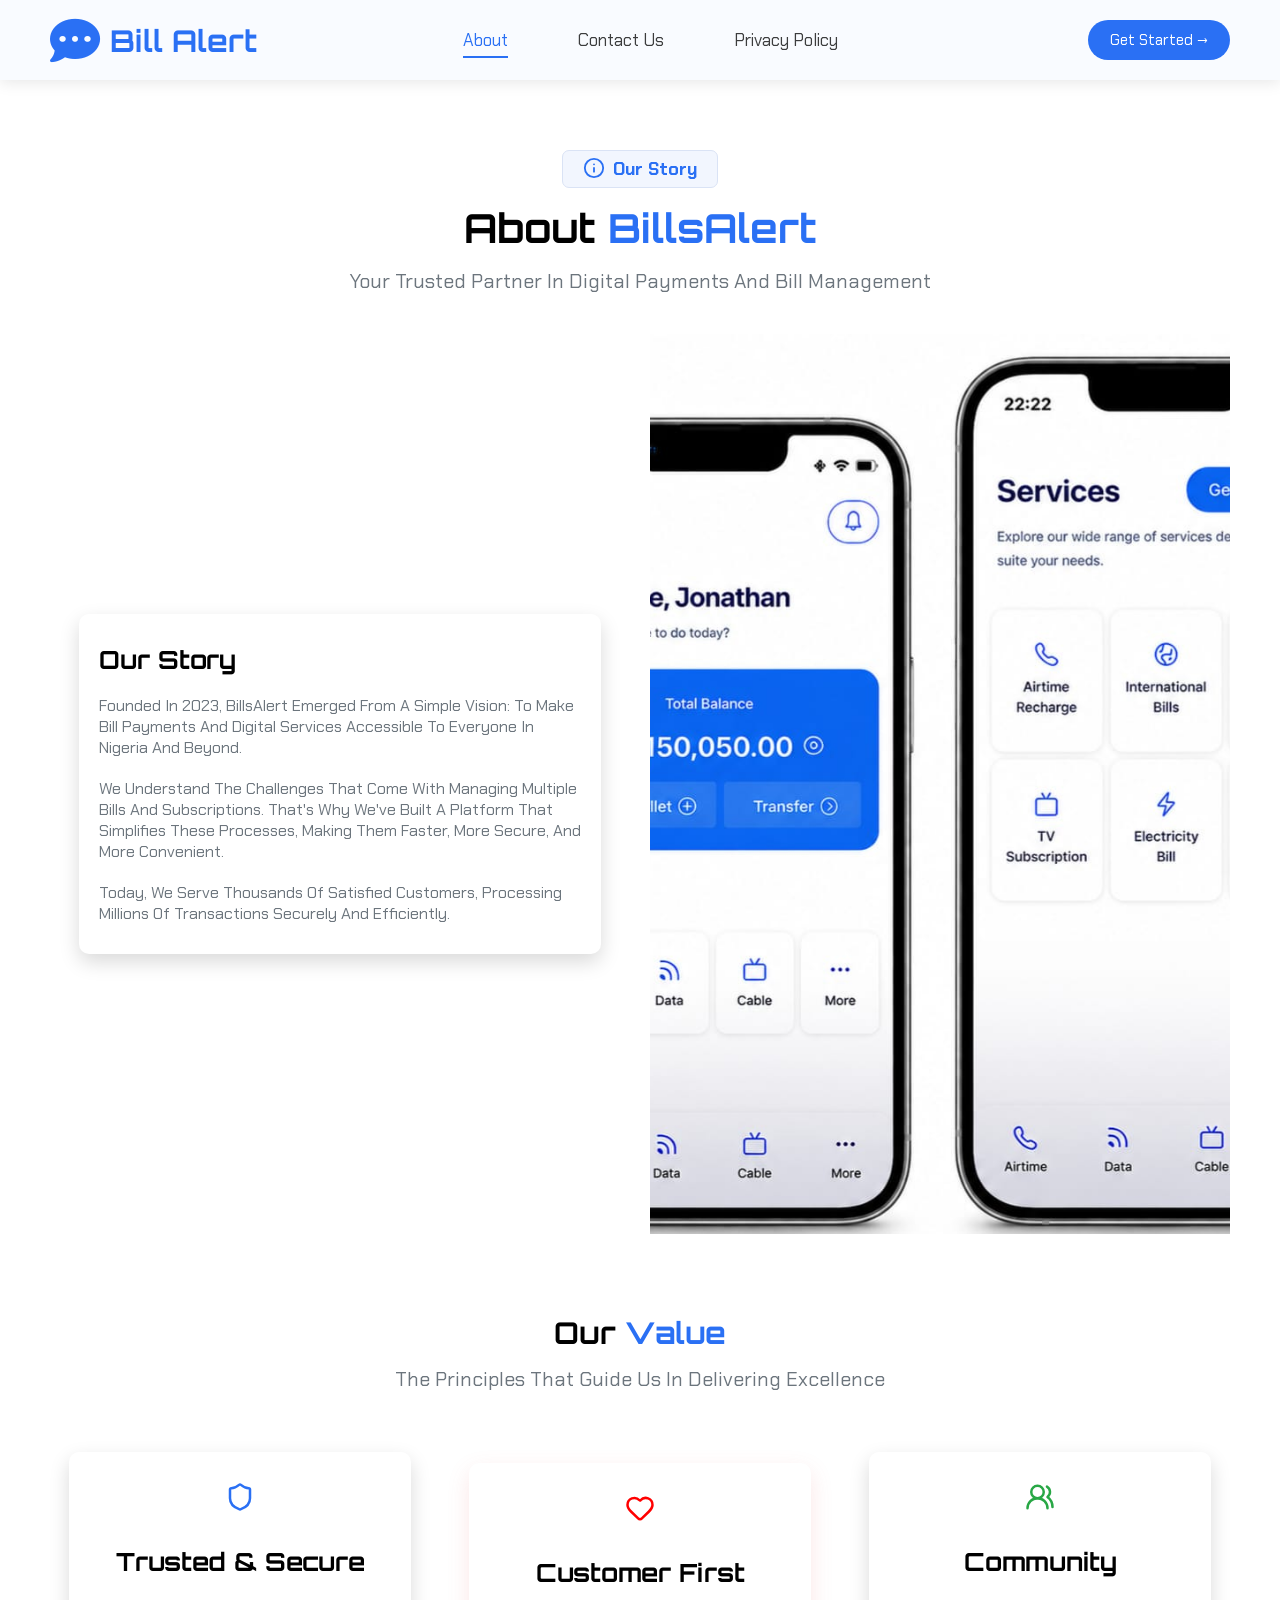
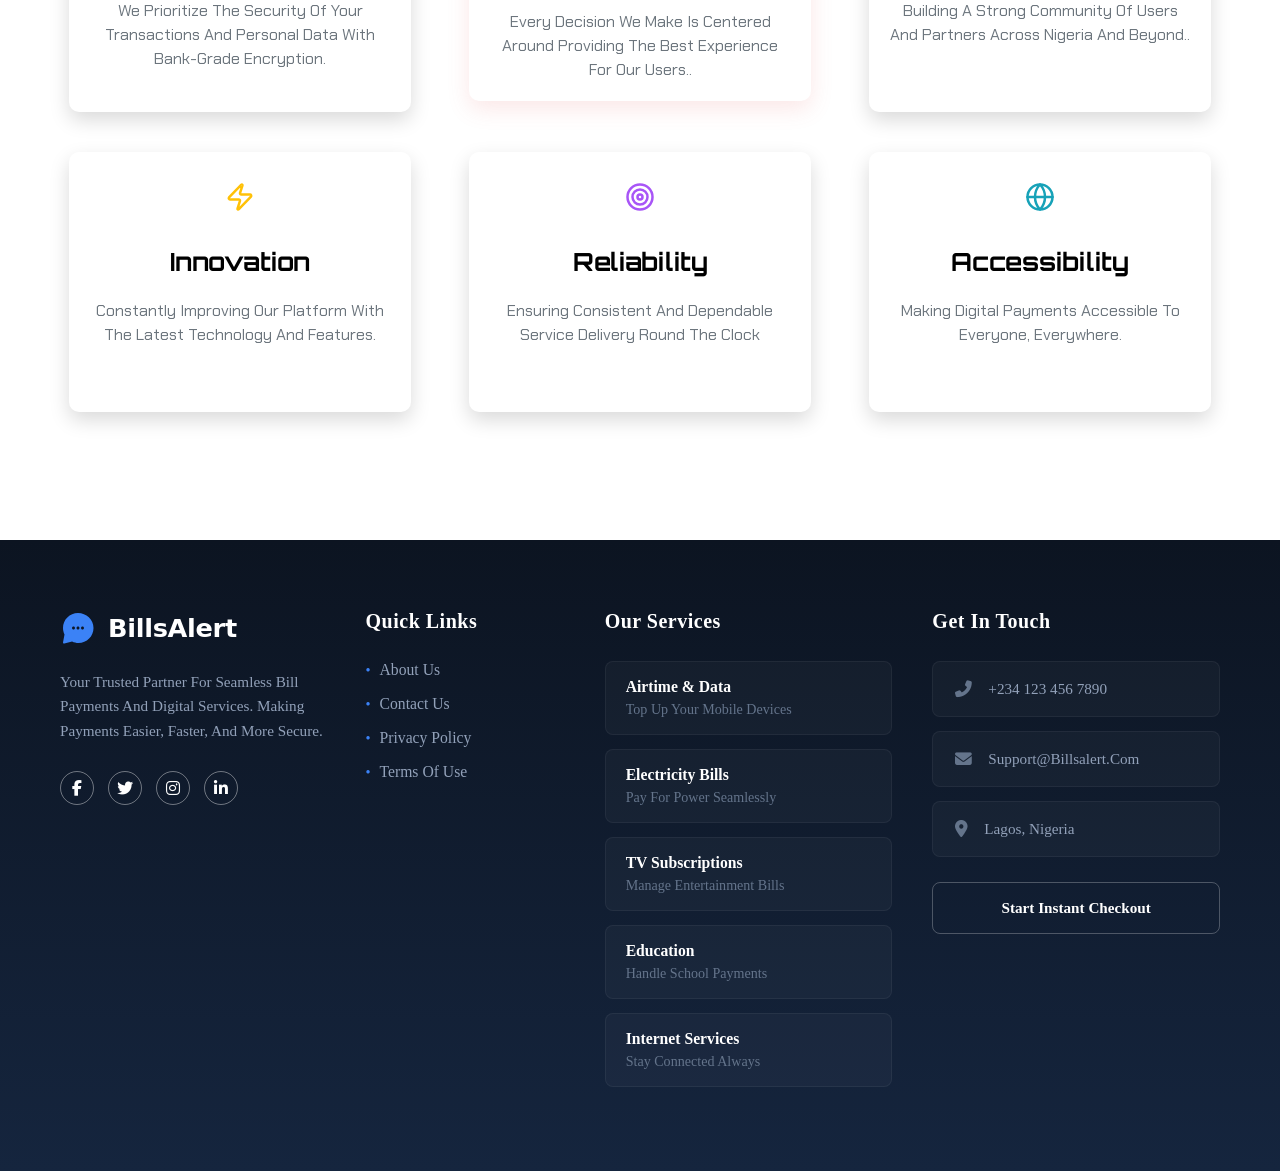
==== about.html @ 8d281f93 "new" ====
<!DOCTYPE html>
<html lang="en">

<head>
    <meta charset="UTF-8">
    <meta name="viewport" content="width=device-width, initial-scale=1.0">
    <title>BillsAlert</title>
    <link rel="preconnect" href="https://fonts.googleapis.com">
    <link rel="preconnect" href="https://fonts.gstatic.com" crossorigin>
    <link href="https://fonts.googleapis.com/css2?family=Orbitron:wght@400..900&display=swap" rel="stylesheet">
    <link rel="preconnect" href="https://fonts.googleapis.com">
    <link href="https://unpkg.com/aos@2.3.1/dist/aos.css" rel="stylesheet">
    <link
        href="https://fonts.googleapis.com/css2?family=Chakra+Petch:ital,wght@0,300;0,400;0,500;0,600;0,700;1,300;1,400;1,500;1,600;1,700&family=Orbitron:wght@400..900&display=swap"
        rel="stylesheet">
    <link rel="stylesheet" href="https://cdnjs.cloudflare.com/ajax/libs/font-awesome/6.5.2/css/all.min.css">
    <link rel="stylesheet" href="css/style.css">
    <link rel="stylesheet" href="css/about.css">
</head>

<body>
    <section class="hero">
        <section class="nav">
            <div class="nav-container">
                <div class="icon">
                    <a href="index.html"> <i class="fa-solid fa-comment-dots">
                        </i>
                        <h3>Bill Alert</h3>
                    </a>
                </div>




               <div id="nav" class="nav-links">
                <button class="hideMenu" id="hideMenu">
                
                        <svg xmlns="http://www.w3.org/2000/svg" width="16" height="16" fill="currentColor"
                            class="bi bi-x-lg" viewBox="0 0 16 16">
                            <path
                                d="M2.146 2.854a.5.5 0 1 1 .708-.708L8 7.293l5.146-5.147a.5.5 0 0 1 .708.708L8.707 8l5.147 5.146a.5.5 0 0 1-.708.708L8 8.707l-5.146 5.147a.5.5 0 0 1-.708-.708L7.293 8z" />
                        </svg>
                    
                </button>

               <div class="nav-link">
                 <ul>
                    <li><a href="about.html" class="active">about</a></li>
                    <li><a href="contact.html">contact us</a></li>
                    <li><a href="policy.html">privacy policy</a></li>
                </ul>

                <div class="get-started">
                    <a href="#">
                        <button>Get Started →</button>
                    </a>
                </div>
               </div>
            </div>

                <div class="menu-Toggle" id="openMenuButton">
                    <div></div>
                    <div></div>
                    <div></div>
                </div>

                <!-- <nav class="side-menu" id="sideMenu">
                <div class="close-btn" id="closeMenuButton">&times;</div>
                <ul>
                     <li><a href="about.html">about</a></li>
                    <li><a href="contact.html">contact us</a></li>
                    <li><a href="policy.html">privacy policy</a></li>
                </ul>
            </nav> -->
            </div>
        </section>
    </section>
    <section class="about-us">
        <div class="about-">
            <div class="about-text">
                <h6> <svg xmlns="http://www.w3.org/2000/svg" width="24" height="24" viewBox="0 0 24 24" fill="none"
                        stroke="currentColor" stroke-width="2" stroke-linecap="round" stroke-linejoin="round"
                        class="lucide lucide-info-icon lucide-info">
                        <circle cx="12" cy="12" r="10" />
                        <path d="M12 16v-4" />
                        <path d="M12 8h.01" />
                    </svg> our story</6>
                    <h2>About <span>BillsAlert</span></h2>
                    <p>Your trusted partner in digital payments and bill management</p>

            </div>

            <div class="about-grid">
                <div class="about-grid-item">
                    <h2>our story</h2>
                    <div class="first">
                        Founded in 2023, BillsAlert emerged from a simple vision: to make bill payments and digital
                        services accessible to everyone in Nigeria and beyond.
                    </div>
                    <div class="first">
                        We understand the challenges that come with managing multiple bills and subscriptions. That's
                        why we've built a platform that simplifies these processes, making them faster, more secure, and
                        more convenient.
                    </div>
                    <div class="first">
                        Today, we serve thousands of satisfied customers, processing millions of transactions securely
                        and efficiently.
                    </div>
                </div>
                <div class="about-grid-item">
                    <img src="assets/billalert.jpeg" alt="">
                </div>
            </div>
        </div>
    </section>

    <section class="value">
        <div class="value-text">
            <h2>Our <span>value</span></h2>
            <p>The principles that guide us in delivering excellence</p>

        </div>
        <div class="value-grid">
            <div class="value-grid-item">
                <svg xmlns="http://www.w3.org/2000/svg" width="24" height="24" viewBox="0 0 24 24" fill="none"
                    stroke="currentColor" stroke-width="2" stroke-linecap="round" stroke-linejoin="round"
                    class="lucide lucide-shield-icon lucide-shield">
                    <path
                        d="M20 13c0 5-3.5 7.5-7.66 8.95a1 1 0 0 1-.67-.01C7.5 20.5 4 18 4 13V6a1 1 0 0 1 1-1c2 0 4.5-1.2 6.24-2.72a1.17 1.17 0 0 1 1.52 0C14.51 3.81 17 5 19 5a1 1 0 0 1 1 1z" />
                </svg>
                <h2>trusted & secure</h2>
                <p>We prioritize the security of your transactions and personal data with bank-grade encryption.</p>
            </div>
            <div class="value-grid-item heart">
                <svg xmlns="http://www.w3.org/2000/svg" width="24" height="24" viewBox="0 0 24 24" fill="none"
                    stroke="currentColor" stroke-width="2" stroke-linecap="round" stroke-linejoin="round"
                    class="lucide lucide-heart-icon lucide-heart">
                    <path
                        d="M2 9.5a5.5 5.5 0 0 1 9.591-3.676.56.56 0 0 0 .818 0A5.49 5.49 0 0 1 22 9.5c0 2.29-1.5 4-3 5.5l-5.492 5.313a2 2 0 0 1-3 .019L5 15c-1.5-1.5-3-3.2-3-5.5" />
                </svg>
                <h2>Customer First</h2>
                <p>Every decision we make is centered around providing the best experience for our users..</p>
            </div>
            <div class="value-grid-item users">
                <svg xmlns="http://www.w3.org/2000/svg" width="24" height="24" viewBox="0 0 24 24" fill="none"
                    stroke="currentColor" stroke-width="2" stroke-linecap="round" stroke-linejoin="round"
                    class="lucide lucide-users-round-icon lucide-users-round">
                    <path d="M18 21a8 8 0 0 0-16 0" />
                    <circle cx="10" cy="8" r="5" />
                    <path d="M22 20c0-3.37-2-6.5-4-8a5 5 0 0 0-.45-8.3" />
                </svg>
                <h2>Community </h2>
                <p>Building a strong community of users and partners across Nigeria and beyond..</p>
            </div>
            <div class="value-grid-item lightning">
                <svg xmlns="http://www.w3.org/2000/svg" width="24" height="24" viewBox="0 0 24 24" fill="none"
                    stroke="currentColor" stroke-width="2" stroke-linecap="round" stroke-linejoin="round"
                    class="lucide lucide-zap-icon lucide-zap">
                    <path
                        d="M4 14a1 1 0 0 1-.78-1.63l9.9-10.2a.5.5 0 0 1 .86.46l-1.92 6.02A1 1 0 0 0 13 10h7a1 1 0 0 1 .78 1.63l-9.9 10.2a.5.5 0 0 1-.86-.46l1.92-6.02A1 1 0 0 0 11 14z" />
                </svg>
                <h2>innovation </h2>
                <p>Constantly improving our platform with the latest technology and features.</p>
            </div>
            <div class="value-grid-item target">
                <svg xmlns="http://www.w3.org/2000/svg" width="24" height="24" viewBox="0 0 24 24" fill="none"
                    stroke="currentColor" stroke-width="2" stroke-linecap="round" stroke-linejoin="round"
                    class="lucide lucide-target-icon lucide-target">
                    <circle cx="12" cy="12" r="10" />
                    <circle cx="12" cy="12" r="6" />
                    <circle cx="12" cy="12" r="2" />
                </svg>
                <h2>reliability </h2>
                <p>Ensuring consistent and dependable service delivery round the clock</p>
            </div>
            <div class="value-grid-item globe">
                <svg xmlns="http://www.w3.org/2000/svg" width="24" height="24" viewBox="0 0 24 24" fill="none"
                    stroke="currentColor" stroke-width="2" stroke-linecap="round" stroke-linejoin="round"
                    class="lucide lucide-globe-icon lucide-globe">
                    <circle cx="12" cy="12" r="10" />
                    <path d="M12 2a14.5 14.5 0 0 0 0 20 14.5 14.5 0 0 0 0-20" />
                    <path d="M2 12h20" />
                </svg>
                <h2>accessibility </h2>
                <p>Making digital payments accessible to everyone, everywhere.</p>
            </div>
        </div>
    </section>

    <section class="footer">
        <div class="footer-container">
            <div class="footer-content">

                <div class="footer-column brand-col">
                    <div class="logo-wrapper">
                        <svg class="logo-msg-icon" viewBox="0 0 24 24" fill="currentColor">
                            <path
                                d="M12 2C6.48 2 2 6.48 2 12c0 1.54.36 2.98 1 4.28L2.03 21.45c-.14.53.33 1.01.86.86l5.17-1.39c1.3.64 2.74 1 4.28 1 5.52 0 10-4.48 10-10S17.52 2 12 2zm-3 11c-.55 0-1-.45-1-1s.45-1 1-1 1 .45 1 1-.45 1-1 1zm3 0c-.55 0-1-.45-1-1s.45-1 1-1 1 .45 1 1-.45 1-1 1zm3 0c-.55 0-1-.45-1-1s.45-1 1-1 1 .45 1 1-.45 1-1 1z" />
                        </svg>
                        <span class="logo-text">BillsAlert</span>
                    </div>
                    <p class="brand-description">
                        Your trusted partner for seamless bill payments and digital services. Making payments easier,
                        faster, and more secure.
                    </p>
                    <div class="social-links-wrapper">
                        <a href="#" class="social-btn-link"><i class="fab fa-facebook-f"></i></a>
                        <a href="#" class="social-btn-link"><i class="fab fa-twitter"></i></a>
                        <a href="#" class="social-btn-link"><i class="fab fa-instagram"></i></a>
                        <a href="#" class="social-btn-link"><i class="fab fa-linkedin-in"></i></a>
                    </div>
                </div>

                <div class="footer-column links-col">
                    <h3 class="column-title">Quick Links</h3>
                    <ul class="quick-links-list">
                        <li><a href="#" class="quick-link-item">About Us</a></li>
                        <li><a href="#" class="quick-link-item">Contact Us</a></li>
                        <li><a href="#" class="quick-link-item">Privacy Policy</a></li>
                        <li><a href="#" class="quick-link-item">Terms of Use</a></li>
                    </ul>
                </div>

                <div class="footer-column services-col">
                    <h3 class="column-title">Our Services</h3>

                    <div class="service-card">
                        <h4 class="service-title">Airtime & Data</h4>
                        <p class="service-desc">Top up your mobile devices</p>
                    </div>

                    <div class="service-card">
                        <h4 class="service-title">Electricity Bills</h4>
                        <p class="service-desc">Pay for power seamlessly</p>
                    </div>

                    <div class="service-card">
                        <h4 class="service-title">TV Subscriptions</h4>
                        <p class="service-desc">Manage entertainment bills</p>
                    </div>

                    <div class="service-card">
                        <h4 class="service-title">Education</h4>
                        <p class="service-desc">Handle school payments</p>
                    </div>

                    <div class="service-card">
                        <h4 class="service-title">Internet Services</h4>
                        <p class="service-desc">Stay connected always</p>
                    </div>
                </div>

                <div class="footer-column contact-col">
                    <h3 class="column-title">Get in Touch</h3>

                    <a href="tel:+2341234567890" class="contact-card-link">
                        <i class="fas fa-phone-alt"></i> <span>+234 123 456 7890</span>
                    </a>

                    <a href="mailto:support@billsalert.com" class="contact-card-link">
                        <i class="fas fa-envelope"></i> <span>support@billsalert.com</span>
                    </a>

                    <a href="#" class="contact-card-link">
                        <i class="fas fa-map-marker-alt"></i> <span>Lagos, Nigeria</span>
                    </a>

                    <a href="#" class="checkout-action-btn">Start Instant Checkout</a>
                </div>

            </div>
        </div>
    </section>

    <script src="https://unpkg.com/aos@2.3.1/dist/aos.js"></script>
    <script>
        AOS.init();
    </script>
      <Script src="script.js"></Script>
</body>

</html>
---- css/style.css ----
@import url("https://fonts.googleapis.com/css2?family=Orbitron:wght@400;500;600;700&display=swap");

@import url("https://fonts.googleapis.com/css2?family=Orbitron:wght@400..900&display=swap");

:root {
  --font-family: "Orbitron", sans-serif;
  --sub-font: "Chakra Petch", sans-serif;
  --main-colour: #2a70f4;
  --main-padding: 0px 50px;
  --border: 1px solid white;
  --background-colour: rgba(255, 255, 255, 0.096);
}

* {
  margin: 0;
  padding: 0;
  box-sizing: border-box;
}

body {
  text-transform: capitalize;
}
.hero {
  width: 100%;
  /* height: 110vh; */
  background-color: var(--main-colour);
  /* position: relative; */
  padding-top: 80px;
}

.nav-container {
  position: relative;
  width: 100%;
  height: 80px;
  display: flex;
  align-items: center;
  justify-content: space-between;
  padding: 0px 50px;
  background-color: rgba(255, 255, 255, 0.973);
  position: fixed;
  top: 0;
  left: 0;
  z-index: 1000;
  box-shadow: 0 2px 15px rgba(0, 0, 0, 0.1);
}
.icon a {
  display: flex;
  align-items: center;
  justify-content: space-between;
  text-decoration: none;
  gap: 10px;
  h3 {
    font-size: 30px;
    color: #2a70f4;
    font-family: var(--font-family);
  }
  /* --font-family: var(--font-family); */
}
.fa-comment-dots {
  font-size: 50px;
  color: #2a70f4;
}
.nav-link {
  display: flex;
  align-items: center;
  justify-content: center;
  gap: 250px;
  width: 100%;
}
.nav-links ul {
  display: flex;
  align-items: center;
  justify-content: center;
  list-style: none;
  gap: 70px;
  font-size: 17px;
  font-family: var(--sub-font);
  transition: all 0.5s ease;
  a {
    /* gap: 30px; */
    text-decoration: none;
    color: rgba(0, 0, 0, 0.76);
    transition: all 0.5s ease;
    /* font-family: var(--sub-font); */
  }
}
.nav-links ul :hover a {
  /* color: var(); */
  transition: all 0.5s ease;
}
.nav-links ul li a {
  /* position: fixed; */
  transition: 0.3s ease-in-out;
}

.nav-links ul li a {
  transition: 0.3s ease-in-out;
}
.nav-links ul li a.active {
  padding: 5px 0;
  color: var(--main-colour);
  border-bottom: 2px solid var(--main-colour) ;
}
.nav-links {
  position: relative;
}
.nav-links .hideMenu {
  background-color: rgb(252, 250, 250);
  position: absolute;
  top: 10px;
  right: 10px;
  border: none;
  color: rgb(14, 13, 13);
  padding: 10px;
  display: none;
}
.get-started a {
  text-decoration: none;

  button {
    padding: 10px 22px;
    color: white;
    border: none;
    border-radius: 20px;
    font-size: 15px;
    background-color: #2a70f4;
    text-transform: capitalize;
    font-family: var(--sub-font);
  }
}

.hero-content {
  display: grid;
  grid-template-columns: 1fr 1fr;
  /* background-color: aqua; */
  height: 700px;
  margin: auto;
  padding: var(--main-padding);

  /* gap: 60px; */
}
.hero-welcome {
  /* width: 100%; */

  /* background-color: burlywood; */
  height: 600px;
  margin-top: 70px;
  font-size: 13px;
  color: white;
}
.hero-welcome h3 {
  font-family: var(--font-family);
  /* margin-top: 60px; */
  padding: 17px 25px;
  border-radius: 10px;
  border: 1px solid white;
  background-color: rgba(255, 255, 255, 0.205);
  /* width: 200px; */
  display: inline-block;
  width: fit-content;

  margin-top: 70px;
}
.hero-welcome h2 {
  margin-top: 10px;
  font-size: 45px;
  line-height: 1.4;
  font-family: var(--font-family);
  span {
    background-color: rgba(255, 255, 255, 0.205);
    padding: 10px 30px;
    border: var(--border);
    border-radius: 10px;
  }
}
.hero-welcome p {
  margin-top: 20px;
  line-height: 1.4;
  margin-top: 30px;
  font-size: 19px;
  font-weight: 500;
  color: rgba(255, 255, 255, 0.808);
  font-family: var(--sub-font);
  width: 85%;
}
.hero-welcome .learn-more button {
  margin-top: 30px;
  padding: 20px;
  border: var(--border);
  background-color: rgba(255, 255, 255, 0.205);
  border-radius: 10px;
  color: var(--main-colour);
  font-family: var(--font-family);
  color: white;
  font-weight: 700;
}
.hero-img {
  margin-top: 70px;
  width: 100%;
  height: 600px;
  background-color: rgba(255, 255, 255, 0.205);
  border-radius: 10px;
  border: 1px solid rgba(255, 255, 255, 0.205);
  /* background-color: burlywood; */
  padding: 20px;
  img {
    width: 100%;
    height: 100%;
    object-fit: cover;
  }
}

.menu-Toggle {
  width: 40px;
  height: 40px;
  line-height: 2px;
  display: none;
  flex-direction: column;
  text-align: center;
  justify-content: space-between;
  cursor: pointer;
  padding: 10px;
  background-color: rgba(0, 0, 0, 0.089);
  box-shadow: 0 10px 40px rgba(0, 0, 0, 0.1);
  span {
    width: 100%;
    height: 4px;
    background-color: black;
    margin: 3px 0;
    border-radius: 2px;
  }
}
.menu-Toggle div {
  height: 2px;
  width: 100%;
  background-color: #0b2c3d;
}
.close-btn {
  display: none;
}

@media (max-width: 600px) {
  .nav-container {
    padding: 0 20px;
    height: 70px;
  }

  .hero-content {
    grid-template-columns: 1fr;
    height: auto;
    text-align: center;
  }

  .hero-welcome {
    margin-top: 0;
  }

  .hero-welcome h3 {
    margin-top: 30px;
    font-size: 12px;
  }

  .hero-welcome h2 {
    font-size: 28px;
  }

  .hero-welcome h2 span {
    display: inline-block;
    margin-top: 10px;
  }

  .hero-welcome p {
    width: 100%;
    font-size: 14px;
  }

  .hero-welcome .learn-more button {
    width: 100%;
  }

  .hero-img {
    height: 350px;
    min-height: unset;
    padding: 10px;
  }

  .icon h3 {
    font-size: 20px;
  }

  .fa-comment-dots {
    font-size: 35px;
  }
  .nav-links {
    width: 100%;
    height: 200px;
    position: fixed;
    top: 69px;
    left: 0;
    background: #22c55e;
    display: flex;
    flex-direction: column;
    align-items: flex-start;
    padding: 20px;
    gap: 25px;
    transition: 0.6s;
  }
  .nav-link {
    margin-top: 20px;
  }

  .nav-link ul {
    position: absolute;
    margin-top: 40px;
    display: flex;
    flex-direction: column;
    gap: 25px;
    align-items: flex-start;
    justify-self: flex-start;
    font-family: var(--sub-font);
    left: 44px;
  }
  .get-started {
    position: relative;
    top: 110px;
    right: 27% !important;
    justify-self: flex-start;
  }
}

@media (max-width: 900px) {
  
  .hero-content {
    padding: 0 30px;
  }

  .hero-content {
    grid-template-columns: 1fr;
    height: auto;
    gap: 30px;
  }

  .hero-welcome,
  .hero-img {
    margin-top: 30px;
    height: auto;
  }

  .hero-welcome p {
    width: 100%;
  }

  .hero-img {
    min-height: 500px;
  }

  .nav-links ul {
    gap: 30px;
  }

  .icon h3 {
    font-size: 25px;
  }

  .nav {
    position: relative;
  }

  
  
  .nav-links {
    width: 100%;
    height: 200px;
    position: fixed;
    top: -200px;
    /* top: 69px; */
    left: 0;
    background: #f3f8f5;
    display: flex;
    flex-direction: column;
    align-items: flex-start;
    padding: 20px;
    gap: 25px;
    transition: 0.6s;
  }
  /* .displayed-nav {
    left: 69px;
  } */
  .nav-link {
    margin-top: 20px;
  }

  .nav-link ul {
    position: absolute;
    margin-top: 40px;
    display: flex;
    flex-direction: column;
    gap: 25px;
    align-items: flex-start;
    justify-self: flex-start;
    left: 44px;
  }
  .get-started {
    position: relative;
    top: 110px;
    right: 40%;
    justify-self: flex-start;
  }

  .nav-links .hideMenu {
    display: block;
    right: 50px;
    color: red;
  }

  .menu-Toggle {
    display: flex;
  }

  .display-nav{
    top: 69px;
  }
}

.brands {
  text-align: center;
  padding: var(--main-padding);
  width: 100%;
}
.brand-text {
  margin-top: 80px;
  text-align: center;
  display: inline-block;
  font-family: var(--font-family);
  width: 60%;

  span {
    color: #2a70f4;
  }
  p {
    color: #000000b0;
    margin-top: 17px;
    font-family: var(--sub-font);
    font-size: 18px;
    font-weight: 400;
  }
  h3 {
    padding: 10px 20px;
    display: inline-block;
    border-radius: 10px;
    color: #2a70f4;
    border: 1px solid rgba(0, 0, 0, 0.233);
    background-color: rgba(0, 0, 0, 0.027);
    margin-top: 20px;
  }
}
.trusted-brand {
  display: grid;
  grid-template-columns: repeat(4, 1fr);
  gap: 25px;
  width: 100%;
  margin-top: 50px;
}

.trusted-brand-img {
  /* background-color: #2a70f4; */
  border-radius: 15px;
  border: 1px solid rgba(0, 0, 0, 0.096);
  height: 180px;
  img {
    width: 100%;
    height: 100%;
    object-fit: contain;
    padding: 50px;
  }
}
.trusted-brand-img {
  transition: box-shadow 0.5s ease;
}
.trusted-brand-img :hover {
  box-shadow: 0 10px 40px rgba(0, 0, 0, 0.2);
  border-radius: 15px;
  /* box-shadow: 0px 4px 4px rgba(0, 0, 0, 0.014); */
  transition: all 0.5s ease;
}
@media (max-width: 900px) {
  .trusted-brand {
    grid-template-columns: repeat(2, 1fr);
  }

  .brand-text {
    width: 80%;
  }
}

@media (max-width: 600px) {
  .trusted-brand {
    grid-template-columns: repeat(1, 1fr);
  }

  .brand-text {
    width: 100%;
  }

  .trusted-brand-img {
    height: 150px;
  }
}
.service {
  margin-top: 70px;
  /* padding: var(--main-padding); */
  width: 100%;
  background-color: rgba(17, 16, 16, 0.027);
  padding: 50px 50px;
  /* height: 100vh; */
}
.service- {
  text-align: center;
}
.service-text {
  margin-top: 80px;
  text-align: center;
  /* background-color: #2a70f4; */
  display: inline-block;
  font-family: var(--font-family);
  width: 80%;

  span {
    color: #2a70f4;
  }
  p {
    color: #000000b0;
    margin-top: 25px;

    font-family: var(--sub-font);
    font-size: 18px;
    font-weight: 400;
  }
  h3 {
    padding: 10px 20px;
    display: inline-block;
    border-radius: 10px;
    color: #2a70f4;
    border: 1px solid rgba(0, 0, 0, 0.233);
    background-color: rgba(0, 0, 0, 0.027);
    margin-top: 20px;
  }
}
.our-service {
  display: grid;
  grid-template-columns: repeat(3, 1fr);
  gap: 25px;
  width: 100%;
  margin-top: 50px;
}
.our-service-item {
  border-radius: 15px;
  border: 1px solid rgba(0, 0, 0, 0.096);
  height: 190px;
  font-family: var(--font-family);
  background-color: white;
  padding: 30px 20px;
  line-height: 2;
  transition: 0.2s ease;
  p {
    font-size: 15px;
    color: #0000006e;
    font-family: "Segoe UI", Tahoma, Geneva, Verdana, sans-serif;
  }
}
.our-service-item:hover {
  transform: scaleX(1.01);
  box-shadow: 0 5px 20px rgba(0, 0, 0, 0.1);
  h3 {
    color: #2a70f4;
  }
}
.icons i {
  background-color: rgba(7, 7, 7, 0.068);
  color: #2a70f4;
  width: 50px;
  height: 50px;
  font-size: 24px;
  padding: 10px;
  border-radius: 10px;
  display: flex;
  align-items: center;
  justify-content: center;
}
@media (max-width: 900px) {
  .service {
    padding: 20px;
  }

  .service-text {
    width: 80%;
  }

  .our-service {
    grid-template-columns: repeat(2, 1fr);
    gap: 20px;
  }

  .our-service-item {
    height: auto;
  }
}
@media (max-width: 600px) {
  .service {
    padding: 15px;
  }

  .service-text {
    width: 100%;
  }

  .service-text h3 {
    font-size: 14px;
    padding: 8px 15px;
  }

  .service-text p {
    font-size: 14px;
  }

  .our-service {
    grid-template-columns: 1fr;
    gap: 15px;
  }

  .our-service-item {
    height: auto;
    padding: 20px 15px;
  }

  .icons svg {
    width: 50px;
    height: 50px;
    padding: 12px;
  }
}
.choose {
  margin-top: 70px;
  padding: var(--main-padding);
  width: 100%;
  background-color: rgba(0, 0, 0, 0.014);
}
.choose- {
  text-align: center;
}
.choose-text {
  margin-top: 80px;
  text-align: center;
  /* background-color: #2a70f4; */
  display: inline-block;
  font-family: var(--font-family);

  span {
    color: #2a70f4;
  }
  p {
    color: #000000b0;
    margin-top: 25px;
    font-family: var(--sub-font);
    font-size: 18px;
    font-weight: 400;
  }
  h3 {
    padding: 10px 20px;
    display: inline-block;
    border-radius: 10px;
    color: #2a70f4;
    border: 1px solid rgba(0, 0, 0, 0.233);
    background-color: rgba(0, 0, 0, 0.027);
    margin-top: 20px;
  }
}
.features {
  margin-top: 80px;
  display: grid;
  grid-template-columns: 1fr 1fr;
  gap: 10px;
  /* background-color: blue ; */
}
.feature-items {
  height: 70vh;
  /* background-color: #2a70f4; */
  display: grid;
  grid-template-columns: repeat(2, 1fr);
  gap: 25px;
  margin-top: 100px;
}
.feature-items .flex {
  border-radius: 15px;
  border: 1px solid rgba(0, 0, 0, 0.096);
  height: 190px;
  font-family: var(--font-family);
  background-color: white;
  /* padding: 35px 20px; */
  transition: 0.2s ease;
  margin: auto;
}
.our-feature {
  padding: 10px 20px;
  p {
    font-size: 15px;
    color: #0000006e;
    line-height: 1.4 !important;
    font-family: "Segoe UI", Tahoma, Geneva, Verdana, sans-serif;
  }
}
.our-feature:hover {
  transform: scaleX(1.01);
  box-shadow: 0 5px 20px rgba(0, 0, 0, 0.1);
  h3 {
    color: #2a70f4;
  }
}
.iconss {
  background-color: rgba(7, 7, 7, 0.068);
  /* stroke: #2a70f4; */
  width: 50px;
  height: 50px;
  padding: 15px;
  border-radius: 10px;
  display: flex;
  align-items: center;
  justify-content: center;
  /* font-size: 40px; */
}
.one svg {
  color: #2a70f4;
}
.two svg {
  color: #ebb611;
}
.three svg {
  color: #22c55e;
}
.four svg {
  color: #a855f7;
}
.feature-item .img {
  img {
    width: 100%;
    height: 100%;
    object-fit: contain;
  }
}
.grids {
  display: grid;
  grid-template-columns: 1fr 1fr;
  grid-template-rows: 1fr 1fr;
  gap: 10px;
  /* max-width: 1000px; */
  margin: 0 auto;
  margin-top: 50px;
}
.card:hover {
  transform: scaleX(1.01);
  box-shadow: 0 10px 10px rgba(0, 0, 0, 0.2);
}
.card {
  padding: 10px 36px;
  border-radius: 18px;
  transition: 0.2s ease;
}

.card.pink {
  background: linear-gradient(to right, #f6d9da, #f3f1ec);
}

.card.blue {
  background: linear-gradient(to right, #c9d9ec, #f3f1ec);
}

.card.green {
  background: linear-gradient(to right, #d9f7d9, #f3f1ec);
}

.card.yellow {
  background: linear-gradient(to right, #fff3cd, #f3f1ec);
}

.icons- {
  width: 20px;
  height: 20px;
  margin-bottom: 18px;
  display: block;
}

.label {
  font-size: 18px;
  font-weight: 700;
  color: #4a4a55;
  margin: 0;
}

.card .red {
  color: #d9534f;
}
.blue {
  color: #3a6fd8;
}
.pink {
  color: #e07a9e;
}
.orange {
  color: #e0723f;
}

@media (max-width: 900px) {
  .features {
    grid-template-columns: 1fr;
    gap: 30px;
  }

  .feature-items {
    grid-template-columns: 1fr 1fr;
    height: auto;
    margin-top: 50px;
  }

  .grids {
    grid-template-columns: 1fr 1fr;
  }

  .choose-text h1 {
    font-size: 2rem;
  }

  .feature-item .img img {
    max-height: 400px;
  }
}

@media (max-width: 600px) {
  .choose {
    padding: 40px 20px;
  }

  .choose-text {
    width: 100%;
    margin-top: 40px;
  }

  .choose-text h1 {
    font-size: 1.6rem;
    line-height: 1.3;
  }

  .choose-text p {
    font-size: 14px;
  }

  .features {
    grid-template-columns: 1fr;
    gap: 20px;
  }

  .feature-items {
    grid-template-columns: 1fr;
    height: auto;
    margin-top: 40px;
  }

  .feature-items .flex {
    width: 100%;
    height: auto;
    min-height: 180px;
  }

  .grids {
    grid-template-columns: 1fr;
    gap: 15px;
  }

  .card {
    padding: 20px;
  }

  .icons svg {
    width: 50px;
    height: 50px;
    padding: 12px;
  }

  .label {
    font-size: 16px;
  }

  .feature-item .img img {
    width: 100%;
    height: auto;
  }
}
.journey {
  margin-top: 70px;
  padding: var(--main-padding);
  width: 100%;
}
.journey- {
  text-align: center;
  width: 100%;
}
.journey-text {
  margin-top: 80px;
  text-align: center;
  /* background-color: #2a70f4; */
  display: inline-block;
  font-family: var(--font-family);
  width: 80%;

  span {
    color: #2a70f4;
  }
  p {
    color: #000000b0;
    margin-top: 25px;
    font-family: var(--sub-font);
    font-size: 18px;
    font-weight: 400;
    /* width: 80%; */
  }
  h3 {
    padding: 10px 20px;
    display: inline-block;
    border-radius: 10px;
    color: #2a70f4;
    border: 1px solid rgba(0, 0, 0, 0.233);
    background-color: rgba(0, 0, 0, 0.027);
    margin-top: 20px;
  }
}
.journey-grid {
  display: grid;
  grid-template-columns: repeat(2, 1fr);
  gap: 20px;
  width: 100%;
  margin-top: 50px;
  /* background-color: #3a6fd8; */
  height: 90vh;
}
.journey-grid-item1 {
  /* background-color:#c9d9ec; */
  padding: 50px;
}
.journey-grid-item1 .image {
  height: 500px;
  width: 500px;
  border-radius: 50%;
  z-index: 1;
  overflow: hidden;
  background-color: #becae0d7;
  img {
    width: 100%;
    height: 100%;
    object-fit: cover;
    overflow: hidden;
  }
}
.journey-detail {
  display: flex;
  flex-direction: column;
  /* justify-content: space-evenly; */
  gap: 20px;
}
.journey-box {
  width: 100%;
  height: 130px;
  border: 1px solid rgba(0, 0, 0, 0.041);
  background-color: #fefeff;
  border-radius: 15px;
  padding: 20px;

  display: flex;
  align-items: flex-start;
  justify-content: center;
  gap: 30px;
}
.journey-no {
  width: 40px;
  height: 40px;
  border-radius: 6px;
  font-family: var(--font-family);
  display: flex;
  align-items: center;
  justify-content: center;
  padding: 10px;
  font-size: 17px;
  font-weight: 700;
  /* color: #2a70f4; */
  border: 1px solid rgba(0, 0, 0, 0.171);
  background: #ffffff;
}
.journey-box:nth-child(1) .journey-no {
  color: #2a70f4;
}
.journey-box:nth-child(2) .journey-no {
  color: #22c55e;
}
.journey-box:nth-child(3) .journey-no {
  color: #e07a9e;
}
.journey-content p {
  font-family: var(--sub-font) !important;
  font-weight: 400 !important;
  font-size: 16px !important;
  color: rgb(75, 85, 99);
}
.trust-section {
  display: flex;
  flex-direction: column;
  gap: 30px;
  margin-top: 30px; /* spacing below journey-detale */
  font-family: var(--font-family);
}

.trust-grid {
  display: grid;
  grid-template-columns: 1fr 1fr;
  column-gap: 60px;
  row-gap: 25px;
}

.trust-item {
  display: flex;
  align-items: center;
  gap: 14px;
}

.trust-item p {
  font-size: 14px;
  font-weight: 600;
  color: #1f2a44;
  margin: 0;
}

.trust-check {
  flex-shrink: 0;
  width: 28px;
  height: 28px;
  border-radius: 50%;
  border: 2px solid currentColor;

  display: flex;
  align-items: center;
  justify-content: center;

  font-size: 12px;
}

.check-blue {
  color: #2a70f4;
}
.check-green {
  color: #16a34a;
}
.check-purple {
  color: #8b5cf6;
}
.check-orange {
  color: #f59e0b;
}
.check-pink {
  color: #ec4899;
}

.trust-btn {
  width: fit-content;
  padding: 16px 40px;
  border: none;
  border-radius: 14px;
  display: inline-block;
  background: #2a70f4;
  color: #fff;
  font-size: 1.1rem;
  font-weight: 600;

  cursor: pointer;
  transition: background 0.2s ease;
}

.trust-btn:hover {
  background: #1d5fd9;
}

@media (max-width: 640px) {
  .trust-grid {
    grid-template-columns: 1fr;
  }
}
.journey-content h3 {
  margin-bottom: 10px;
  /* font-size: 2rem; */
  font-family: var(--font-family);
}

.journey-content p {
  line-height: 1.5;
  font-size: 14px;
  color: #666;
  font-family: var(--font-family);
}

@media (max-width: 900px) {
  .journey-grid {
    grid-template-columns: 1fr;
    height: auto;
  }

  .journey-grid-item1 {
    padding: 30px;
    display: flex;
    justify-content: center;
  }

  .journey-grid-item1 .image {
    width: 350px;
    height: 350px;
  }

  .journey-text {
    width: 100%;
  }

  .trust-grid {
    column-gap: 30px;
  }
}

@media (max-width: 600px) {
  .journey {
    margin-top: 40px;
  }

  .journey-text {
    margin-top: 40px;
    width: 100%;
  }

  .journey-text h3 {
    font-size: 14px;
    padding: 8px 14px;
  }

  .journey-grid {
    margin-top: 30px;
    gap: 30px;
  }

  .journey-grid-item1 {
    padding: 0;
  }

  .journey-grid-item1 .image {
    width: 220px;
    height: 220px;
  }

  .journey-box {
    height: auto;
    min-height: 110px;
    flex-direction: column;
    align-items: center;
    text-align: center;
    gap: 12px;
    padding: 20px 15px;
  }

  .journey-content h3 {
    font-size: 1.1rem;
  }

  .trust-grid {
    grid-template-columns: 1fr;
    row-gap: 20px;
  }

  .trust-btn {
    width: 100%;
    text-align: center;
    padding: 14px 20px;
    font-size: 1rem;
  }
}

.question {
  margin-top: 14%;
  padding: var(--main-padding);
  width: 100%;
  /* background-color: #8b5cf6; */
}
.question- {
  text-align: center;
  width: 100%;
}
.question-text {
  margin-top: 80px;
  text-align: center;
  /* background-color: #2a70f4; */
  display: inline-block;
  font-family: var(--font-family);
  width: 80%;

  span {
    color: #2a70f4;
  }
  p {
    color: #000000b0;
    margin-top: 25px;
    font-family: var(--sub-font);
    font-size: 18px;
    font-weight: 400;
    /* width: 80%; */
  }
  h3 {
    padding: 10px 20px;
    display: inline-block;
    border-radius: 10px;
    color: #2a70f4;
    border: 1px solid rgba(0, 0, 0, 0.233);
    background-color: rgba(0, 0, 0, 0.027);
    margin-top: 20px;
  }
}

.faq {
  width: 70%;
  /* max-width: 1200px; */
  margin-top: 50px;
  margin-left: auto;
  margin-right: auto;
  /* background-color: #16a34a; */
  font-family: var(--font-family);
}

.faq-item {
  width: 100%;
  min-height: 90px;
  background: #fff;
  border: 1px solid #ececec;
  border-radius: 20px;
  padding: 0 30px;
  margin-bottom: 20px;
  cursor: pointer;
  display: flex;
  align-items: center;
  justify-content: space-between;
}

.faq-item span {
  font-size: 1.1rem;
  font-weight: 600;
  /* color: #5c6572; */
}

.faq-item button {
  background: transparent;
  border: none;
  font-size: 2rem;
  color: #aeb5bf;
  cursor: pointer;
}

.faq-contact {
  margin-top: 40px;
  text-align: center;
  color: #777;
  font-size: 0.95rem;
}

.faq-contact a {
  color: #2a70f4;
  text-decoration: none;
  font-weight: 600;
}

.faq-contact a:hover {
  text-decoration: underline;
}
.plus {
  background: transparent;
  border: none;
  font-size: 2rem;
  cursor: pointer;
  font-weight: bold;
}
.blue {
  color: #3b82f6 !important;
}

.green {
  color: #22c55e !important;
}

.purple {
  color: #a855f7 !important;
}

.yellow {
  color: #eab308 !important;
}

.pink {
  color: #ec4899 !important;
}

.have-question {
  margin-top: 40px;
  a {
    text-decoration: none;
    color: #3a6fd8;
    font-family: var(--font-family);
    font-size: 14px;
    font-weight: 700;
  }
  p {
    font-family: "Segoe UI", Tahoma, Geneva, Verdana, sans-serif;
  }
}

@media (max-width: 900px) {
  .question {
    margin-top: 20%;
  }

  .question-text {
    width: 95%;
  }

  .question-text h1 {
    font-size: 2rem;
  }

  .question-text p {
    font-size: 0.95rem;
  }

  .faq {
    width: 90%;
  }

  .faq-item {
    min-height: 80px;
    padding: 0 20px;
  }

  .faq-item span {
    font-size: 1rem;
  }
}

@media (max-width: 600px) {
  .question {
    margin-top: 30%;
    padding: 20px;
  }

  .question-text {
    width: 100%;
    margin-top: 50px;
  }

  .question-text h1 {
    font-size: 1.6rem;
    line-height: 1.3;
  }

  .question-text p {
    font-size: 0.9rem;
    line-height: 1.6;
  }

  .question-text h3 {
    font-size: 0.85rem;
    padding: 8px 15px;
  }

  .faq {
    width: 100%;
  }

  .faq-item {
    min-height: 75px;
    padding: 15px;
    border-radius: 15px;
  }

  .faq-item span {
    font-size: 0.85rem;
    width: 85%;
  }

  .plus {
    font-size: 1.5rem;
  }

  .have-question {
    text-align: center;
  }

  .have-question p {
    font-size: 0.9rem;
  }

  .have-question a {
    font-size: 0.85rem;
  }
}

/* .footer{
  height: 100vh;
  background: linear-gradient(to bottom, #0f1522d8, #040508);
  margin-top: 13%;
  padding: var(--main-padding);
} */
/* Container Background & Layout */
.footer-container {
  /* background: radial-gradient(to bottom, #15253e 0%, #0c1421 80%); */
  background: linear-gradient(to top, #15253e, #0c1421);
  padding: 70px 60px;
  width: 100%;
  box-sizing: border-box;
  margin-top: 10%;
}

.footer-content {
  max-width: 1300px;
  margin: 0 auto;
  display: grid;
  grid-template-columns: 1.2fr 0.9fr 1.3fr 1.3fr;
  gap: 40px;
  box-sizing: border-box;
}

.column-title {
  color: #ffffff;
  font-size: 1.25rem;
  margin-bottom: 28px;
  font-weight: 600;
  letter-spacing: 0.5px;
}

.brand-col .logo-wrapper {
  display: flex;
  align-items: center;
  gap: 12px;
  margin-bottom: 24px;
}

.logo-msg-icon {
  width: 36px;
  height: 36px;
  color: #3b82f6;
  flex-shrink: 0;
}

.logo-text {
  color: #ffffff;
  font-size: 1.6rem;
  font-weight: 700;
  letter-spacing: -0.3px;
  font-family:
    system-ui,
    -apple-system,
    sans-serif;
}

.brand-col .brand-description {
  line-height: 1.6;
  font-size: 0.95rem;
  color: #92a1b9;
  max-width: 270px;
  margin-bottom: 28px;
}

.brand-col .social-links-wrapper {
  display: flex;
  gap: 14px;
}

.social-btn-link {
  display: flex;
  justify-content: center;
  align-items: center;
  width: 34px;
  height: 34px;
  border-radius: 50%;
  border: 1px solid rgba(255, 255, 255, 0.4);
  color: #ffffff;
  text-decoration: none;
  box-sizing: border-box;
  transition:
    transform 0.3s cubic-bezier(0.25, 0.8, 0.25, 1),
    border-color 0.3s ease,
    color 0.3s ease;
}

.social-btn-link:hover {
  border-color: #3b82f6;
  color: #3b82f6;
  transform: scale(
    1.05
  ); /* Change to 0.05 if you literally want it to shrink into a dot */
}

.quick-links-list {
  list-style: none;
  margin: 0;
  padding: 0;
}

.quick-links-list li {
  margin-bottom: 16px;
  position: relative;
  padding-left: 14px;
  display: flex;
  align-items: center;
}

.quick-links-list li::before {
  content: "•";
  color: #3b82f6;
  position: absolute;
  left: 0;
  font-size: 0.9rem;
}

.quick-link-item {
  color: #92a1b9;
  text-decoration: none;
  font-size: 0.98rem;
  transition: color 0.2s ease;
}

.quick-link-item:hover {
  color: #3b82f6;
}

.service-card {
  background: rgba(255, 255, 255, 0.03);
  border: 1px solid rgba(255, 255, 255, 0.05);
  border-radius: 8px;
  padding: 16px 20px;
  margin-bottom: 14px;
  box-sizing: border-box;
  cursor: pointer;
  transition: background 0.3s ease;
}

.service-card .service-title {
  color: #ffffff;
  font-size: 0.98rem;
  margin-bottom: 5px;
  font-weight: 600;
  transition: color 0.25s ease;
}

.service-card .service-desc {
  color: #64748b;
  font-size: 0.88rem;
}

.service-card:hover .service-title {
  color: #3b82f6;
}

.contact-card-link {
  display: flex;
  align-items: center;
  gap: 16px;
  background: rgba(255, 255, 255, 0.03);
  border: 1px solid rgba(255, 255, 255, 0.05);
  padding: 18px 22px;
  border-radius: 8px;
  margin-bottom: 14px;
  font-size: 0.95rem;
  color: #92a1b9;
  text-decoration: none;
  box-sizing: border-box;
  transition:
    border-color 0.25s ease,
    background 0.25s ease;
}

.contact-card-link i {
  color: #64748b;
  font-size: 1.05rem;
}

.contact-card-link:hover {
  border-color: rgba(59, 130, 246, 0.4);
  background: rgba(255, 255, 255, 0.05);
}

.checkout-action-btn {
  display: block;
  width: 100%;
  text-align: center;
  background: transparent;
  border: 1px solid rgba(255, 255, 255, 0.25);
  color: #ffffff;
  padding: 16px;
  border-radius: 8px;
  text-decoration: none;
  font-weight: 600;
  font-size: 0.95rem;
  margin-top: 25px;
  box-sizing: border-box;
  transition: all 0.3s ease;
}

.checkout-action-btn:hover {
  background: #3b82f6;
  border-color: #3b82f6;
}

@media (max-width: 900px) {
  .footer-content {
    grid-template-columns: 1fr 1fr;
  }
}

@media (max-width: 600px) {
  .footer-content {
    grid-template-columns: 1fr;
  }
}
---- css/about.css ----
* {
  margin: 0;
  padding: 0;
  box-sizing: border-box;
}

:root {
  --font-family: "Orbitron", sans-serif;
  --sub-font: "Chakra Petch", sans-serif;
  --main-colour: #2a70f4;
  --main-padding: 0px 50px;
  --border: 1px solid white;
  --box-shadow: rgba(255, 255, 255, 0.096);
}

.about-us {
  /* height: 100vh; */
  width: 100%;
  /* background-color: var(--main-colour); */
  padding: var(--main-padding);
}
.about-text {
  text-align: center;
  margin-top: 70px;

  h6 {
    background-color: #f2f6fe;
    padding: 6px 20px;
    border-radius: 7px;
    display: inline-flex;
    text-align: center;
    justify-content: center;
    gap: 8px;
    color: var(--main-colour);
    font-family: var(--sub-font);
    font-size: 18px;
    font-weight: 900;
    border: 1px solid #dae3f5;
  }
  svg {
    width: 22px;
    height: 22px;
  }

  h2 {
    margin-top: 15px;
    font-family: var(--font-family);
    font-size: 40px;
    span {
      color: var(--main-colour);
    }
  }

  p {
    margin-top: 15px;
    font-family: var(--sub-font);
    font-size: 20px;
    color: #6c757d;
  }
}
.about-grid {
  margin-top: 40px;
  /* background-color: #2a70f4; */
  display: grid;
  grid-template-columns: 1fr 1fr;
  gap: 20px;
  height: 100vh;
  width: 100%;
}
.about-grid-item:first-child {
  width: 90%;
  /* height: 400px; */
  justify-self: center;
  align-self: center;
  padding: 30px 20px;
  box-shadow: 0 8px 20px rgba(0, 0, 0, 0.15);
  border-radius: 10px;
  /* box-shadow: var(--box-shadow); */
  h2 {
    font-family: var(--font-family);
    font-size: 25px;
  }
  p {
    font-family: var(--sub-font);
    color: #6c757d;
  }
}
.about-grid-item:last-child {
  img {
    /* border-radius: 10px; */
    /* box-shadow: 0 8px 20px  rgba(0,0,0,0.15); */
    width: 100%;
    height: 100%;
    object-fit: cover;
  }
}

.first {
  margin-top: 20px;
  font-size: 16px;
  color: #6c757d;
  font-weight: 400;
  font-family: var(--sub-font);
}

.value {
  /* height: 100vh; */
  width: 100%;
  padding: var(--main-padding);
  /* background-color: #2a70f4; */
  margin-top: 70px;
}
.value-text {
  text-align: center;
  margin-top: 80px;
  h2 {
    font-family: var(--font-family);
    font-size: 30px;
    font-weight: 700;
    /* color: white; */
    span {
      color: var(--main-colour);
    }
  }
  p {
    margin-top: 15px;
    font-family: var(--sub-font);
    font-size: 20px;
    color: #6c757d;
  }
}

.value-grid {
  margin-top: 40px;
  display: grid;
  grid-template-columns: 1fr 1fr 1fr;
  gap: 20px;
}
.value-grid-item {
  width: 90%;
  height: 260px;
  justify-self: center;
  align-self: center;
  padding: 30px 20px;
  box-shadow: 0 8px 20px rgba(0, 0, 0, 0.15);
  border-radius: 10px;
  text-align: center;
  margin-top: 20px;
  transition: all 0.3s ease-in-out;

  svg {
    width: 30px;
    height: 30px;
    color: var(--main-colour);
    margin-bottom: 30px;
    transition: all 0.3s ease-in-out;
  }
  h2 {
    font-family: var(--font-family);
    font-size: 25px;
    /* color: var(--main-colour); */
    margin-bottom: 22px;
  }
  p {
    font-family: var(--sub-font);
    color: #6c757d;
    font-size: 16px;
    line-height: 1.5;
  }
}
.value-grid-item:nth-child(2) {
  height: 85%;
  box-shadow: 0 8px 22px rgba(226, 93, 93, 0.15);
}
.heart svg {
  color: red;
}
.users svg {
  color: #28a745;
}
.lightning svg {
  color: #ffc107;
}
.target svg {
  color: #a855f7;
}
.globe svg {
  color: #17a2b8;
}
.value-grid-item:hover {
  svg {
    transform: scale(1.2);
  }
}

@media (max-width: 600px) {
  .about-text {
    margin-bottom: 30px;
    h2 {
      font-size: 30px;
    }
    p {
      font-size: 16px;
    }
  }
  .about-grid {
    grid-template-columns: 1fr;
    height: auto;
  }

  .value-grid {
    grid-template-columns: 1fr !important;
    height: auto;
    margin: auto;
  }
}

@media (max-width: 900px) {
  .value-grid {
    grid-template-columns: 1fr 1fr;
  }
  .about-text {
    h2 {
      font-size: 30px;
    }
    p {
      font-size: 16px;
    }
  }
  .about-grid {
    grid-template-columns: 1fr;
    height: auto;
  }
  .value-grid-item{
    width: 100%;
    height: 100%;
  }

}
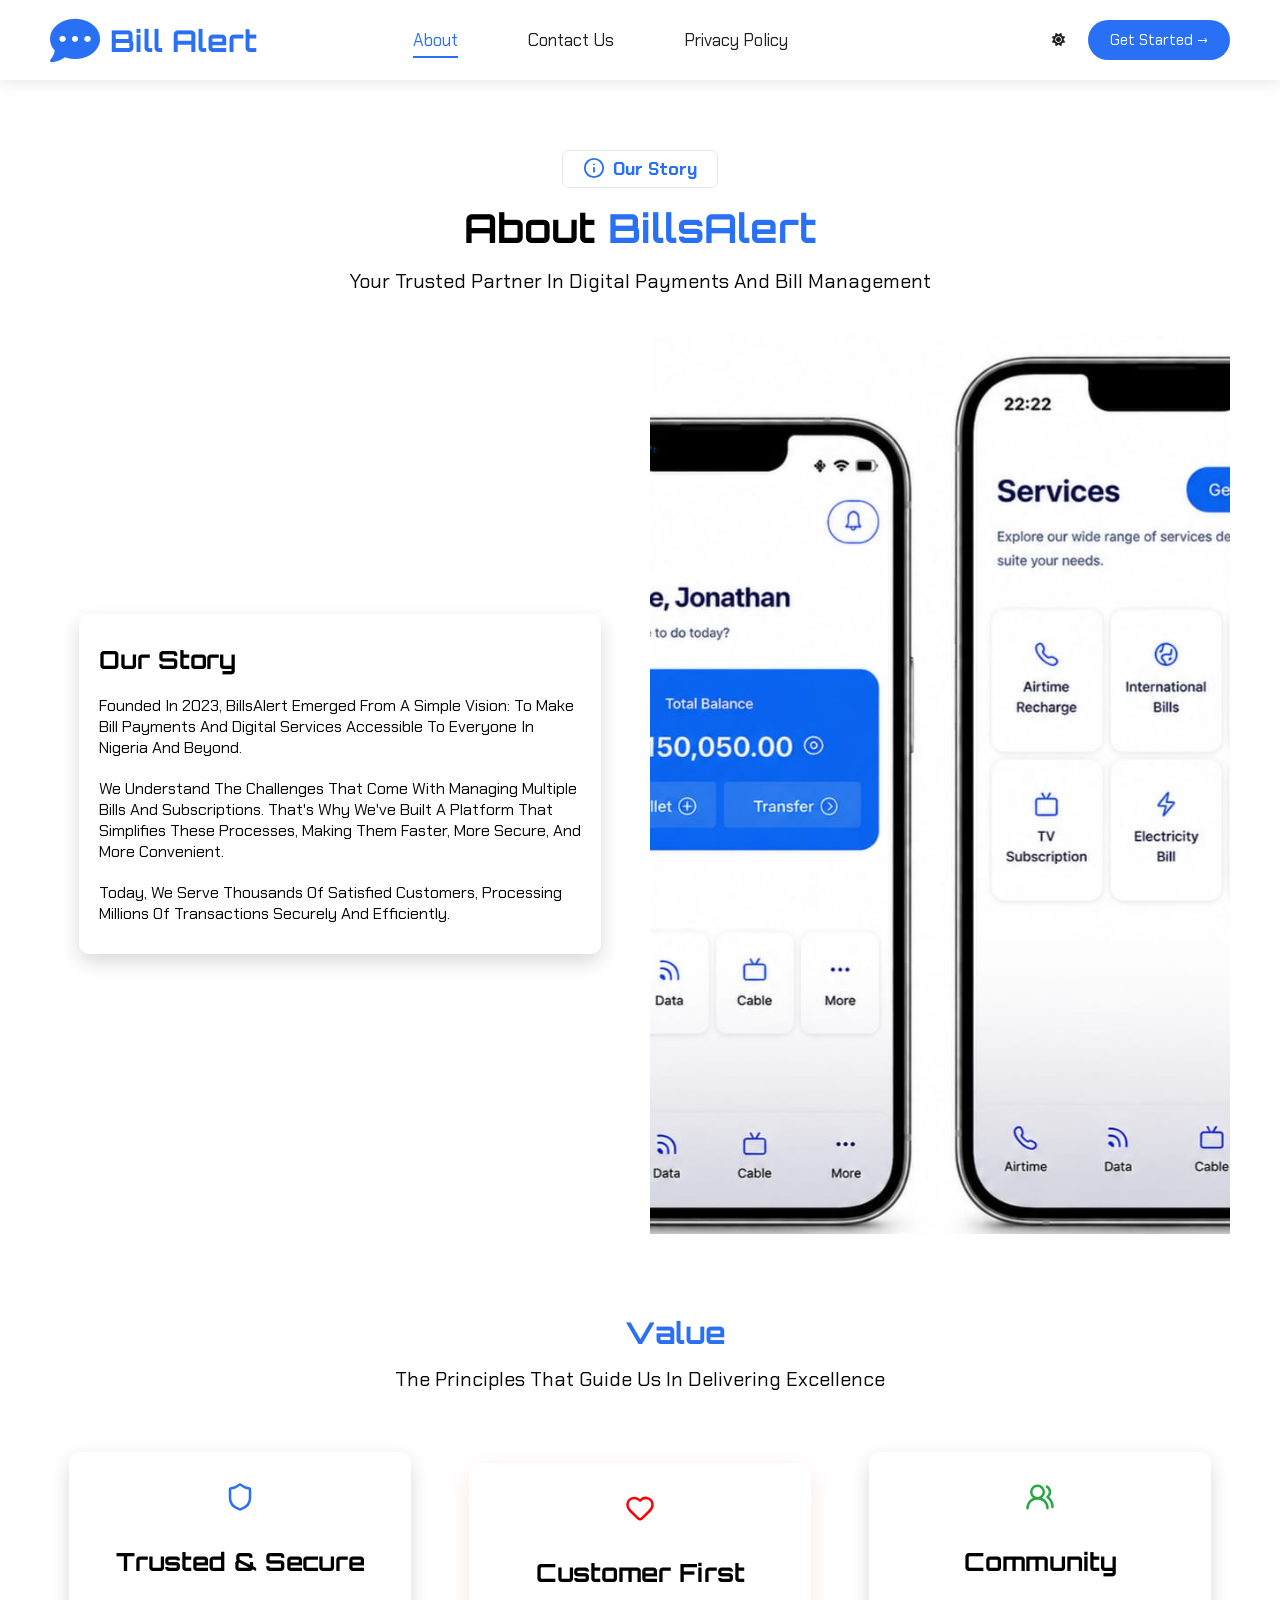
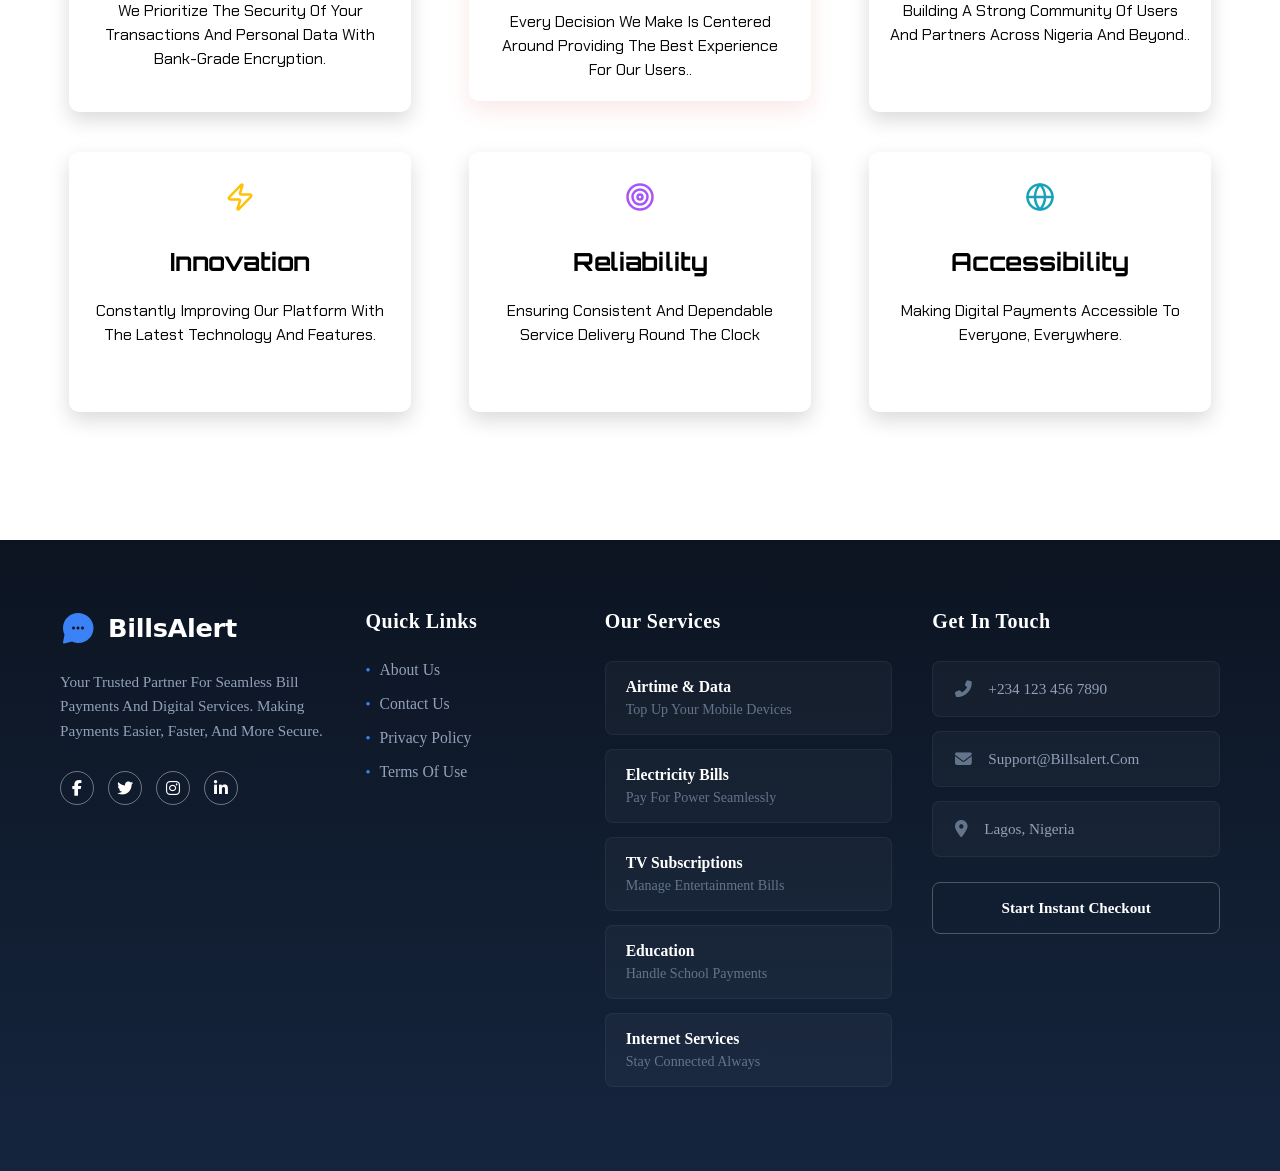
==== commit 141d357f: "added dark and  light mode" ====
--- a/about.html
+++ b/about.html
@@ -50,11 +50,14 @@
                     <li><a href="policy.html">privacy policy</a></li>
                 </ul>
 
-                <div class="get-started">
-                    <a href="#">
-                        <button>Get Started →</button>
-                    </a>
-                </div>
+                   <div class="get-started">
+                        <button class="mode-btn" onclick="toggleTheme()">
+                          <i class="fa-regular fa-sun theme-icon" id="theme-icon"></i>
+                        </button>
+                        <a href="#">
+                            <button>Get Started →</button>
+                        </a>
+                    </div>
                </div>
             </div>
 
@@ -84,7 +87,7 @@
                         <circle cx="12" cy="12" r="10" />
                         <path d="M12 16v-4" />
                         <path d="M12 8h.01" />
-                    </svg> our story</6>
+                    </svg> our story</h6>
                     <h2>About <span>BillsAlert</span></h2>
                     <p>Your trusted partner in digital payments and bill management</p>
 
--- a/css/style.css
+++ b/css/style.css
@@ -5,10 +5,44 @@
 :root {
   --font-family: "Orbitron", sans-serif;
   --sub-font: "Chakra Petch", sans-serif;
-  --main-colour: #2a70f4;
+  --main-colour-h2: #2a70f4;
   --main-padding: 0px 50px;
-  --border: 1px solid white;
+  --border: 1px solid rgba(0, 0, 0, 0.096);
+  --default: white;
+--text-color:  #000000b0;
+--h1-color: black;
   --background-colour: rgba(255, 255, 255, 0.096);
+  --variant: rgb(32, 32, 32);
+  --box-shadow:  0 10px 40px rgba(0, 0, 0, 0.2) ;
+  --brand-border: 1px solid rgba(0, 0, 0, 0.233);
+  --brand-bg: rgba(0, 0, 0, 0.027);
+  --section-bg: rgba(0, 0, 0, 0.014);
+  --surface: #ffffff;
+  --surface-soft: #f7f9fc;
+  --muted-border: rgba(0, 0, 0, 0.08);
+  --muted-heading: #1f2a44;
+  
+}
+
+[data-theme="dark"] {
+  --variant: rgb(248, 248, 248);
+  --default: #090909;
+  --main-colour: #003eb3;
+  --main-colour-h2: #eef0f3;
+  --border: 1px solid rgba(255, 255, 255, 0.479);
+   --box-shadow:  0 10px 40px rgba(114, 108, 108, 0.979) ;
+   --text-color:  #ffffffcc;
+   --h1-color:#ffffff;
+   --brand-border: 1px solid rgba(255, 248, 248, 0.233);
+    --brand-bg: rgba(255, 255, 255, 0.164);
+    --section-bg: rgba(255, 255, 255, 0.04);
+    --surface: #20232b;
+    --surface-soft:#090909;
+    --muted-border: rgba(255, 255, 255, 0.653);
+    --muted-heading: #f8fafc;
+      --text-muted: #dededf;
+        --box-Shadow: 0 8px 20px rgba(107, 107, 107, 0.15);
+          --box-shadow:  0 10px 40px rgba(97, 97, 97, 0.877) ;
 }
 
 * {
@@ -19,6 +53,7 @@
 
 body {
   text-transform: capitalize;
+  background-color: var(--default);
 }
 .hero {
   width: 100%;
@@ -36,7 +71,7 @@
   align-items: center;
   justify-content: space-between;
   padding: 0px 50px;
-  background-color: rgba(255, 255, 255, 0.973);
+  background-color: var(--default);
   position: fixed;
   top: 0;
   left: 0;
@@ -84,13 +119,14 @@
     /* font-family: var(--sub-font); */
   }
 }
-.nav-links ul :hover a {
+.nav-links ul:hover a {
   /* color: var(); */
   transition: all 0.5s ease;
 }
 .nav-links ul li a {
   /* position: fixed; */
   transition: 0.3s ease-in-out;
+  color: var(--variant);
 }
 
 .nav-links ul li a {
@@ -114,12 +150,37 @@
   padding: 10px;
   display: none;
 }
+
+.get-started {
+  display: flex;
+  gap: 10px;
+}
+
+.mode-btn{
+  display: flex;
+  align-items: center;
+  justify-content: center;
+  border: none;
+  background-color: transparent;
+  border-radius: 50%;
+  cursor: pointer;
+  width: 40px;
+  height: 40px;
+  color: var(--variant);
+  svg{
+    width: 18px;
+    height: 18px;
+  }
+
+}
+
 .get-started a {
   text-decoration: none;
 
   button {
     padding: 10px 22px;
-    color: white;
+    color: var(--default);
+    --default: white;
     border: none;
     border-radius: 20px;
     font-size: 15px;
@@ -146,14 +207,16 @@
   height: 600px;
   margin-top: 70px;
   font-size: 13px;
-  color: white;
+  color: var(--default);
+  --default: white;
 }
 .hero-welcome h3 {
   font-family: var(--font-family);
   /* margin-top: 60px; */
   padding: 17px 25px;
   border-radius: 10px;
-  border: 1px solid white;
+  border: 1px solid var(--default);
+  --default: white;
   background-color: rgba(255, 255, 255, 0.205);
   /* width: 200px; */
   display: inline-block;
@@ -191,7 +254,8 @@
   border-radius: 10px;
   color: var(--main-colour);
   font-family: var(--font-family);
-  color: white;
+  color: var(--default);
+  --default: white;
   font-weight: 700;
 }
 .hero-img {
@@ -297,7 +361,7 @@
     position: fixed;
     top: 69px;
     left: 0;
-    background: #22c55e;
+    /* background-color: #22c55e; */
     display: flex;
     flex-direction: column;
     align-items: flex-start;
@@ -375,7 +439,7 @@
     top: -200px;
     /* top: 69px; */
     left: 0;
-    background: #f3f8f5;
+    background: var(--default);
     display: flex;
     flex-direction: column;
     align-items: flex-start;
@@ -437,8 +501,13 @@
   span {
     color: #2a70f4;
   }
+
+  h1{
+    
+    color: var(--h1-color);
+  }
   p {
-    color: #000000b0;
+     color: var(--text-color);
     margin-top: 17px;
     font-family: var(--sub-font);
     font-size: 18px;
@@ -449,8 +518,8 @@
     display: inline-block;
     border-radius: 10px;
     color: #2a70f4;
-    border: 1px solid rgba(0, 0, 0, 0.233);
-    background-color: rgba(0, 0, 0, 0.027);
+    border: var(--brand-border);
+    background-color: var(--brand-bg);
     margin-top: 20px;
   }
 }
@@ -465,7 +534,7 @@
 .trusted-brand-img {
   /* background-color: #2a70f4; */
   border-radius: 15px;
-  border: 1px solid rgba(0, 0, 0, 0.096);
+  border: var(--border);
   height: 180px;
   img {
     width: 100%;
@@ -478,7 +547,7 @@
   transition: box-shadow 0.5s ease;
 }
 .trusted-brand-img :hover {
-  box-shadow: 0 10px 40px rgba(0, 0, 0, 0.2);
+  box-shadow: var(--box-shadow);
   border-radius: 15px;
   /* box-shadow: 0px 4px 4px rgba(0, 0, 0, 0.014); */
   transition: all 0.5s ease;
@@ -529,20 +598,23 @@
     color: #2a70f4;
   }
   p {
-    color: #000000b0;
+     color: var(--text-color);
     margin-top: 25px;
 
     font-family: var(--sub-font);
     font-size: 18px;
     font-weight: 400;
+  }
+  h1{
+    color: var(--h1-color);
   }
   h3 {
     padding: 10px 20px;
     display: inline-block;
     border-radius: 10px;
     color: #2a70f4;
-    border: 1px solid rgba(0, 0, 0, 0.233);
-    background-color: rgba(0, 0, 0, 0.027);
+    border: var(--brand-border);
+    background-color: var(--brand-bg);
     margin-top: 20px;
   }
 }
@@ -555,22 +627,26 @@
 }
 .our-service-item {
   border-radius: 15px;
-  border: 1px solid rgba(0, 0, 0, 0.096);
+  border: var(--border);
   height: 190px;
   font-family: var(--font-family);
-  background-color: white;
+  background-color: var(--default);
   padding: 30px 20px;
   line-height: 2;
   transition: 0.2s ease;
   p {
     font-size: 15px;
-    color: #0000006e;
+    color: var(--text-color);
     font-family: "Segoe UI", Tahoma, Geneva, Verdana, sans-serif;
+  }
+  h3{
+    color: var(--text-color);
   }
 }
 .our-service-item:hover {
   transform: scaleX(1.01);
-  box-shadow: 0 5px 20px rgba(0, 0, 0, 0.1);
+  box-shadow: var(--box-shadow);
+  transition: 1s ease-in-out;
   h3 {
     color: #2a70f4;
   }
@@ -643,7 +719,7 @@
   margin-top: 70px;
   padding: var(--main-padding);
   width: 100%;
-  background-color: rgba(0, 0, 0, 0.014);
+  background-color: var(--section-bg);
 }
 .choose- {
   text-align: center;
@@ -658,8 +734,11 @@
   span {
     color: #2a70f4;
   }
+  h1{
+    color: var(--h1-color);
+  }
   p {
-    color: #000000b0;
+     color: var(--text-color);
     margin-top: 25px;
     font-family: var(--sub-font);
     font-size: 18px;
@@ -670,8 +749,8 @@
     display: inline-block;
     border-radius: 10px;
     color: #2a70f4;
-    border: 1px solid rgba(0, 0, 0, 0.233);
-    background-color: rgba(0, 0, 0, 0.027);
+    border: var(--brand-border);
+    background-color: var(--brand-bg);
     margin-top: 20px;
   }
 }
@@ -692,10 +771,10 @@
 }
 .feature-items .flex {
   border-radius: 15px;
-  border: 1px solid rgba(0, 0, 0, 0.096);
+  border: var(--border);
   height: 190px;
   font-family: var(--font-family);
-  background-color: white;
+  background-color: var(--surface);
   /* padding: 35px 20px; */
   transition: 0.2s ease;
   margin: auto;
@@ -704,20 +783,20 @@
   padding: 10px 20px;
   p {
     font-size: 15px;
-    color: #0000006e;
+    color: var(--text-color);
     line-height: 1.4 !important;
     font-family: "Segoe UI", Tahoma, Geneva, Verdana, sans-serif;
   }
 }
 .our-feature:hover {
   transform: scaleX(1.01);
-  box-shadow: 0 5px 20px rgba(0, 0, 0, 0.1);
+  box-shadow: var(--box-shadow);
   h3 {
     color: #2a70f4;
   }
 }
 .iconss {
-  background-color: rgba(7, 7, 7, 0.068);
+  background-color: var(--section-bg);
   /* stroke: #2a70f4; */
   width: 50px;
   height: 50px;
@@ -767,19 +846,19 @@
 }
 
 .card.pink {
-  background: linear-gradient(to right, #f6d9da, #f3f1ec);
+  background: linear-gradient(135deg, #f6d9da, var(--surface-soft));
 }
 
 .card.blue {
-  background: linear-gradient(to right, #c9d9ec, #f3f1ec);
+  background: linear-gradient(135deg, #c9d9ec, var(--surface-soft));
 }
 
 .card.green {
-  background: linear-gradient(to right, #d9f7d9, #f3f1ec);
+  background: linear-gradient(135deg, #d9f7d9, var(--surface-soft));
 }
 
 .card.yellow {
-  background: linear-gradient(to right, #fff3cd, #f3f1ec);
+  background: linear-gradient(135deg, #fff3cd, var(--surface-soft));
 }
 
 .icons- {
@@ -792,7 +871,7 @@
 .label {
   font-size: 18px;
   font-weight: 700;
-  color: #4a4a55;
+  color: var(--muted-heading);
   margin: 0;
 }
 
@@ -914,8 +993,11 @@
   span {
     color: #2a70f4;
   }
+  h1{
+    color: var(--h1-color);
+  }
   p {
-    color: #000000b0;
+     color: var(--text-color);
     margin-top: 25px;
     font-family: var(--sub-font);
     font-size: 18px;
@@ -927,8 +1009,8 @@
     display: inline-block;
     border-radius: 10px;
     color: #2a70f4;
-    border: 1px solid rgba(0, 0, 0, 0.233);
-    background-color: rgba(0, 0, 0, 0.027);
+    border: var(--brand-border);
+    background-color: var(--brand-bg);
     margin-top: 20px;
   }
 }
@@ -968,8 +1050,8 @@
 .journey-box {
   width: 100%;
   height: 130px;
-  border: 1px solid rgba(0, 0, 0, 0.041);
-  background-color: #fefeff;
+  border: 1px solid var(--muted-border);
+  background-color: var(--surface);
   border-radius: 15px;
   padding: 20px;
 
@@ -990,8 +1072,8 @@
   font-size: 17px;
   font-weight: 700;
   /* color: #2a70f4; */
-  border: 1px solid rgba(0, 0, 0, 0.171);
-  background: #ffffff;
+  border: 1px solid var(--muted-border);
+  background: var(--surface-soft);
 }
 .journey-box:nth-child(1) .journey-no {
   color: #2a70f4;
@@ -1006,7 +1088,7 @@
   font-family: var(--sub-font) !important;
   font-weight: 400 !important;
   font-size: 16px !important;
-  color: rgb(75, 85, 99);
+  color: var(--text-color);
 }
 .trust-section {
   display: flex;
@@ -1032,7 +1114,7 @@
 .trust-item p {
   font-size: 14px;
   font-weight: 600;
-  color: #1f2a44;
+  color: var(--muted-heading);
   margin: 0;
 }
 
@@ -1206,8 +1288,11 @@
   span {
     color: #2a70f4;
   }
+  h1{
+    color: var(--h1-color);
+  }
   p {
-    color: #000000b0;
+     color: var(--text-color);
     margin-top: 25px;
     font-family: var(--sub-font);
     font-size: 18px;
@@ -1219,8 +1304,8 @@
     display: inline-block;
     border-radius: 10px;
     color: #2a70f4;
-    border: 1px solid rgba(0, 0, 0, 0.233);
-    background-color: rgba(0, 0, 0, 0.027);
+    border: var(--brand-border);
+    background-color: var(--brand-bg);
     margin-top: 20px;
   }
 }
@@ -1238,8 +1323,8 @@
 .faq-item {
   width: 100%;
   min-height: 90px;
-  background: #fff;
-  border: 1px solid #ececec;
+  background: var(--surface);
+  border: 1px solid var(--muted-border);
   border-radius: 20px;
   padding: 0 30px;
   margin-bottom: 20px;
@@ -1252,7 +1337,7 @@
 .faq-item span {
   font-size: 1.1rem;
   font-weight: 600;
-  /* color: #5c6572; */
+  color: var(--muted-heading);
 }
 
 .faq-item button {
--- a/css/about.css
+++ b/css/about.css
@@ -9,8 +9,10 @@
   --sub-font: "Chakra Petch", sans-serif;
   --main-colour: #2a70f4;
   --main-padding: 0px 50px;
-  --border: 1px solid white;
-  --box-shadow: rgba(255, 255, 255, 0.096);
+  --border: 1px solid rgba(0, 0, 0, 0.096);
+  --box-Shadow: 0 8px 20px rgba(0, 0, 0, 0.15);
+  --surface: #ffffff;
+  --text-muted: #070708;
 }
 
 .about-us {
@@ -24,7 +26,7 @@
   margin-top: 70px;
 
   h6 {
-    background-color: #f2f6fe;
+    background-color: var(--surface-muted);
     padding: 6px 20px;
     border-radius: 7px;
     display: inline-flex;
@@ -35,7 +37,7 @@
     font-family: var(--sub-font);
     font-size: 18px;
     font-weight: 900;
-    border: 1px solid #dae3f5;
+    border: var(--border);
   }
   svg {
     width: 22px;
@@ -46,6 +48,7 @@
     margin-top: 15px;
     font-family: var(--font-family);
     font-size: 40px;
+    color: var(--h1-color);
     span {
       color: var(--main-colour);
     }
@@ -55,7 +58,7 @@
     margin-top: 15px;
     font-family: var(--sub-font);
     font-size: 20px;
-    color: #6c757d;
+    color: var(--text-muted);
   }
 }
 .about-grid {
@@ -73,32 +76,40 @@
   justify-self: center;
   align-self: center;
   padding: 30px 20px;
-  box-shadow: 0 8px 20px rgba(0, 0, 0, 0.15);
+  background-color: var(--surface);
+  box-Shadow: var(--box-Shadow);
   border-radius: 10px;
-  /* box-shadow: var(--box-shadow); */
+  transition: transform 0.25s ease, box-Shadow 0.25s ease;
+  /* box-Shadow: var(--box-Shadow); */
   h2 {
     font-family: var(--font-family);
     font-size: 25px;
-  }
-  p {
-    font-family: var(--sub-font);
-    color: #6c757d;
-  }
+    /* color: var(--text-color); */
+  }
+  p {
+    font-family: var(--sub-font);
+    color: var(--text-muted);
+  }
+}
+.about-grid-item:first-child:hover {
+  transform: translateY(-4px);
+  box-Shadow: var(--box-Shadow);
 }
 .about-grid-item:last-child {
   img {
     /* border-radius: 10px; */
-    /* box-shadow: 0 8px 20px  rgba(0,0,0,0.15); */
+    /* box-Shadow: 0 8px 20px  rgba(0,0,0,0.15); */
     width: 100%;
     height: 100%;
     object-fit: cover;
+    background-color: transparent;
   }
 }
 
 .first {
   margin-top: 20px;
   font-size: 16px;
-  color: #6c757d;
+  color: var(--text-muted);
   font-weight: 400;
   font-family: var(--sub-font);
 }
@@ -117,7 +128,7 @@
     font-family: var(--font-family);
     font-size: 30px;
     font-weight: 700;
-    /* color: white; */
+    color: white;
     span {
       color: var(--main-colour);
     }
@@ -126,7 +137,7 @@
     margin-top: 15px;
     font-family: var(--sub-font);
     font-size: 20px;
-    color: #6c757d;
+    color: var(--text-muted);
   }
 }
 
@@ -142,7 +153,8 @@
   justify-self: center;
   align-self: center;
   padding: 30px 20px;
-  box-shadow: 0 8px 20px rgba(0, 0, 0, 0.15);
+  background-color: var(--surface);
+  box-Shadow: var(--box-Shadow);
   border-radius: 10px;
   text-align: center;
   margin-top: 20px;
@@ -163,14 +175,14 @@
   }
   p {
     font-family: var(--sub-font);
-    color: #6c757d;
+    color: var(--text-muted);
     font-size: 16px;
     line-height: 1.5;
   }
 }
 .value-grid-item:nth-child(2) {
   height: 85%;
-  box-shadow: 0 8px 22px rgba(226, 93, 93, 0.15);
+  box-Shadow: 0 8px 22px rgba(226, 93, 93, 0.15);
 }
 .heart svg {
   color: red;
@@ -188,6 +200,8 @@
   color: #17a2b8;
 }
 .value-grid-item:hover {
+  transform: translateY(-4px);
+  box-Shadow: var(--box-Shadow);
   svg {
     transform: scale(1.2);
   }
